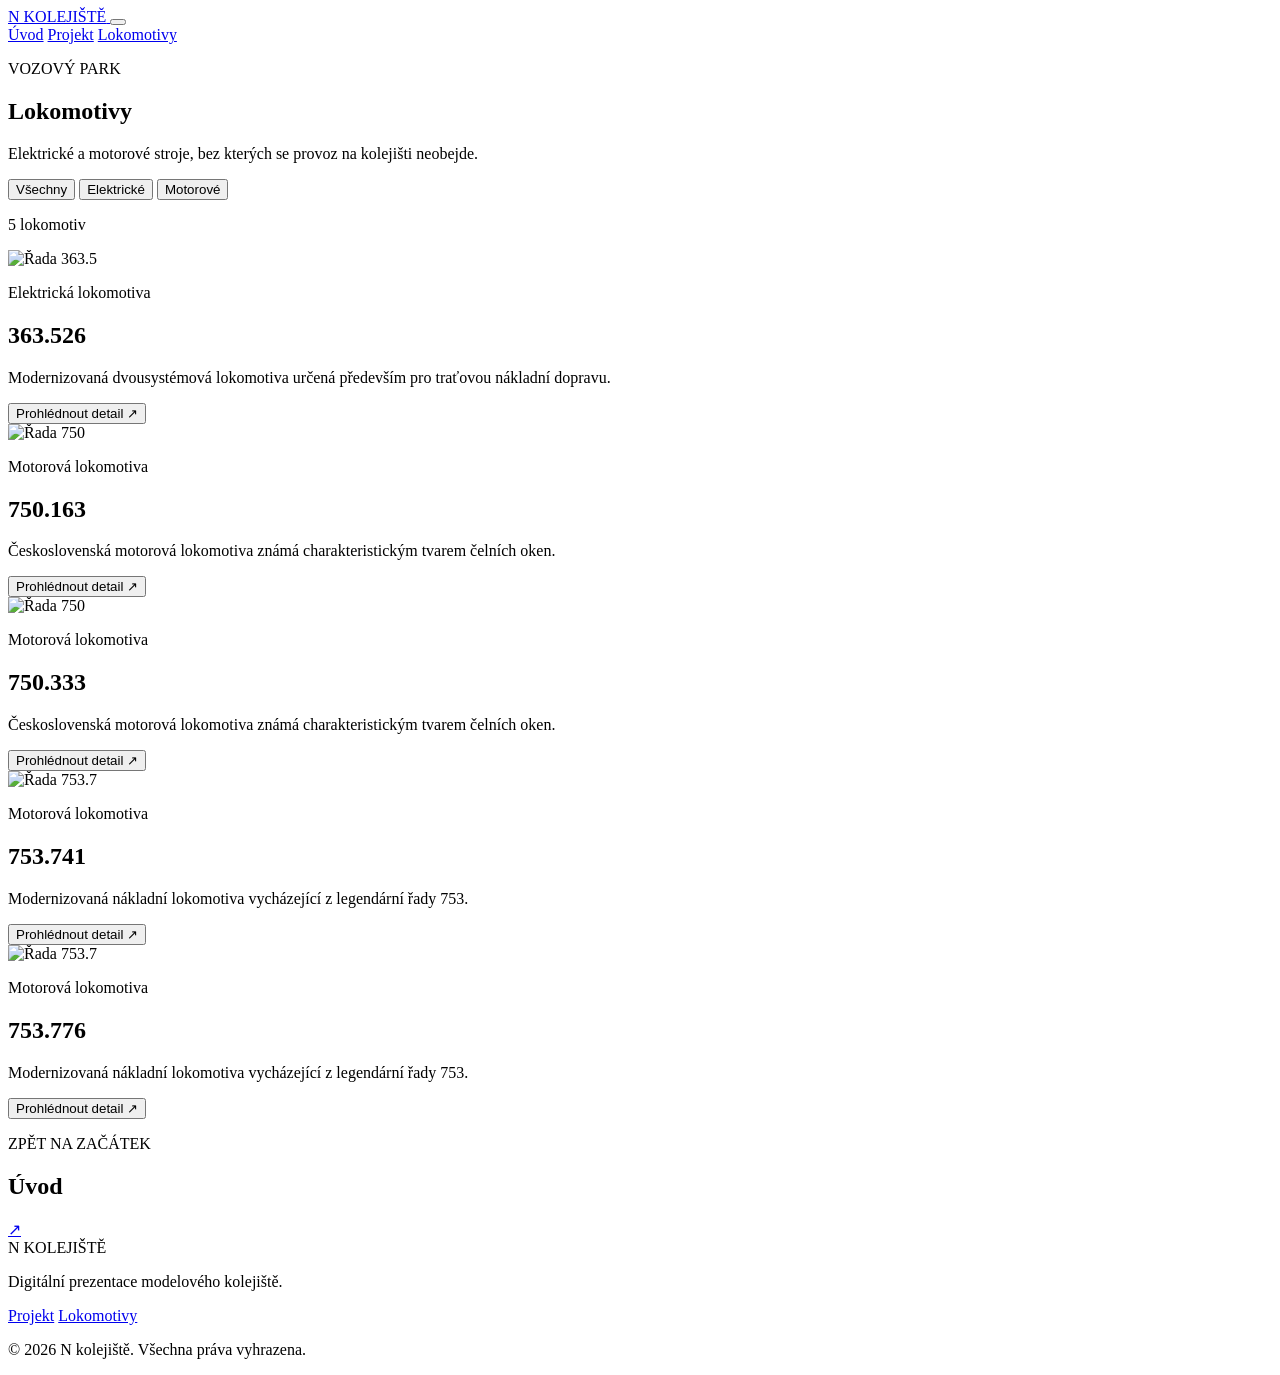
==== lokomotivy.html @ fe1e4c7d "Add files via upload" ====
<!DOCTYPE html>
<html lang="cs">
<head>
  <meta charset="UTF-8">
  <meta name="viewport" content="width=device-width, initial-scale=1.0">
  <meta name="description" content="Lokomotivy ve vozovém parku modelového kolejiště.">
  <meta name="theme-color" content="#090b0d">
  <link rel="canonical" href="https://n-kolejiste.cz/lokomotivy.html">
  <meta property="og:type" content="website">
  <meta property="og:title" content="Lokomotivy | N kolejiště">
  <meta property="og:description" content="Lokomotivy ve vozovém parku modelového kolejiště.">
  <title>Lokomotivy | N kolejiště</title>
  <link rel="icon" href="assets/images/favicon.svg" type="image/svg+xml">
  <link rel="stylesheet" href="assets/css/style.css">
  <script type="module" src="assets/js/main.js"></script>
  <script type="module" src="assets/js/lokomotivy.js"></script>
</head>
<body data-page="locomotives">
  <header class="site-header" id="siteHeader"></header>

  <main>
    <section class="page-hero locomotive-hero">
      <div class="container page-hero-grid">
        <div>
          <p class="eyebrow reveal">VOZOVÝ PARK</p>
          <h1 class="page-title reveal">Lokomotivy</h1>
        </div>
        <p class="page-intro reveal">
          Elektrické a motorové stroje, bez kterých se provoz na kolejišti neobejde.
        </p>
      </div>
    </section>

    <section class="catalog-controls container">
      <div class="filter-row" role="group" aria-label="Filtr lokomotiv">
        <button class="filter-button active" data-filter="all">Všechny</button>
        <button class="filter-button" data-filter="elektricka">Elektrické</button>
        <button class="filter-button" data-filter="dieselova">Motorové</button>
      </div>
      <p class="catalog-count"><span id="locoCount">0</span> lokomotiv</p>
    </section>

    <section class="locomotive-list container-wide" id="locomotiveList"></section>

    <section class="next-page-panel">
      <div class="container next-page-grid">
        <div>
          <p class="eyebrow">ZPĚT NA ZAČÁTEK</p>
          <h2 class="section-title">Úvod</h2>
        </div>
        <a class="circle-link" href="index.html" aria-label="Přejít na úvod">↗</a>
      </div>
    </section>
  </main>

  <dialog class="loco-dialog" id="locoDialog">
    <button class="dialog-close" id="dialogClose" aria-label="Zavřít detail">×</button>
    <div id="dialogContent"></div>
  </dialog>

  <footer class="site-footer" id="siteFooter"></footer>
</body>
</html>
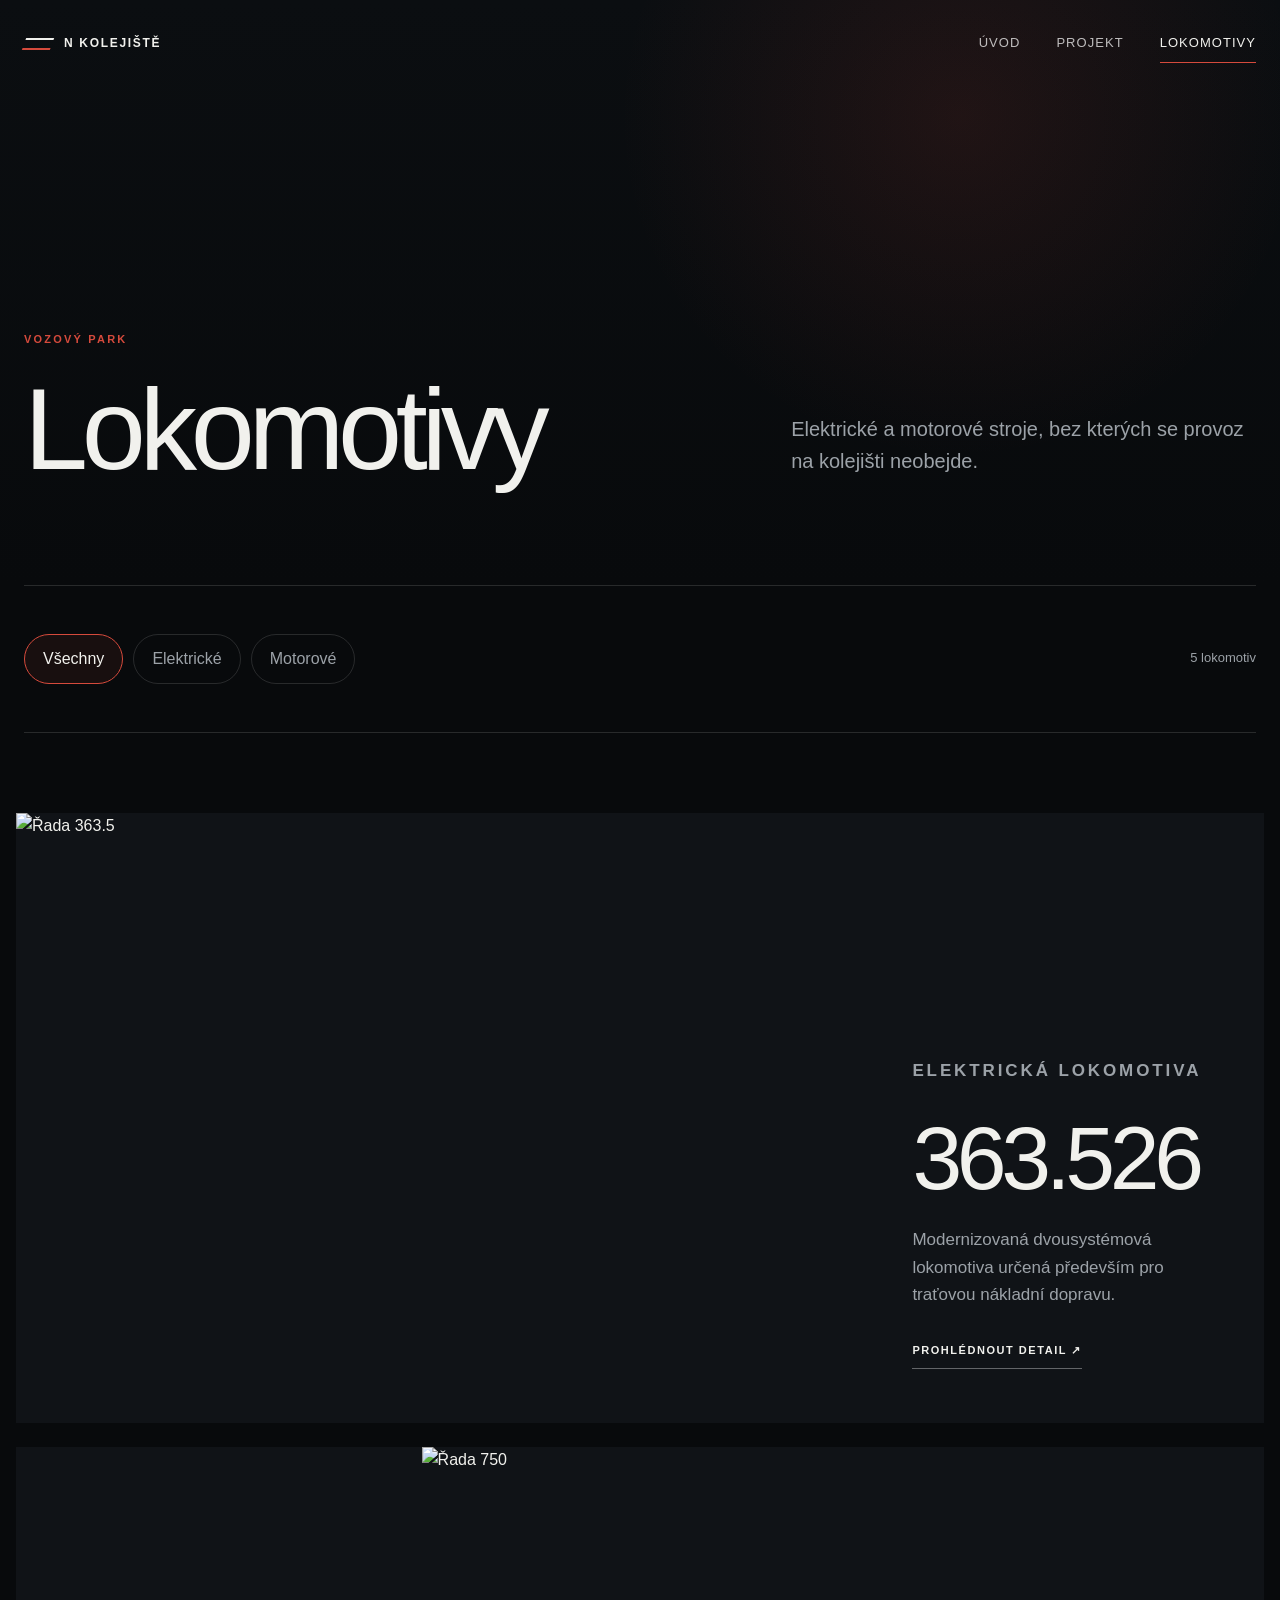
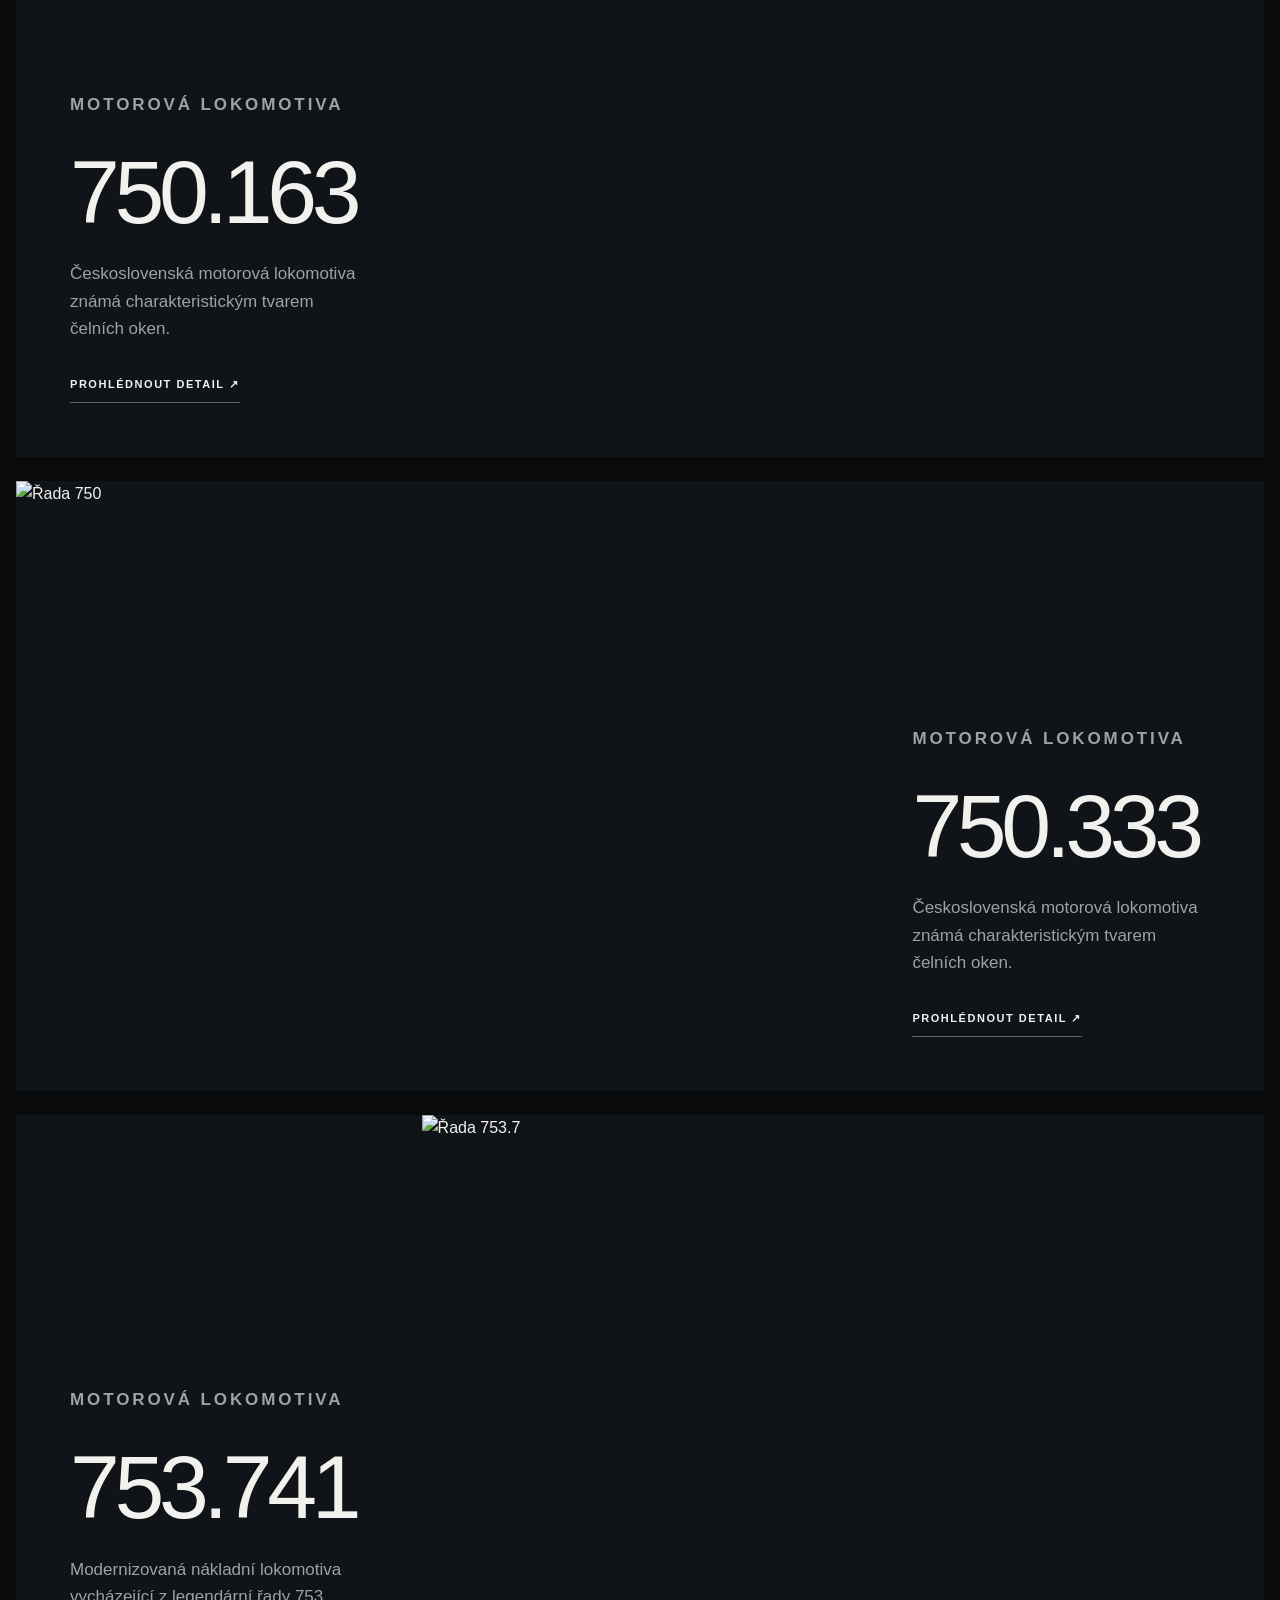
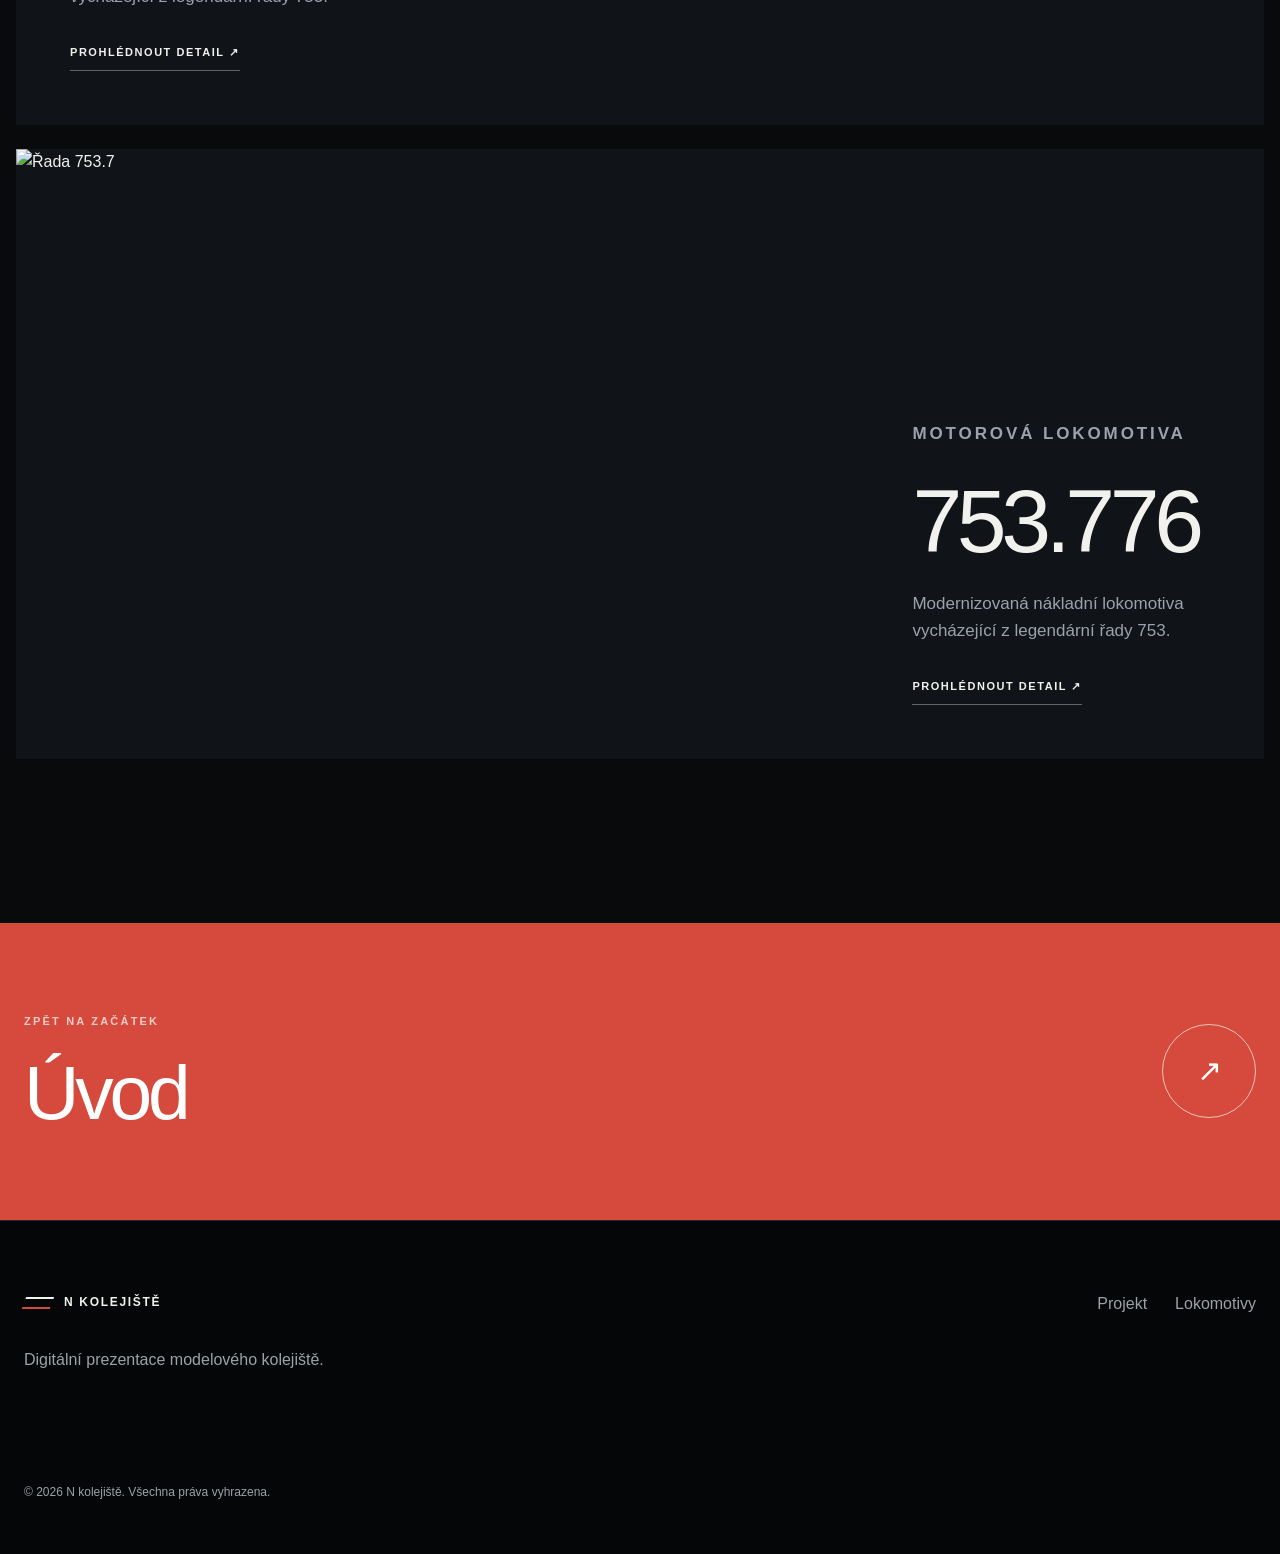
==== commit 5caceea8: "Add files via upload" ====
--- a/lokomotivy.html
+++ b/lokomotivy.html
@@ -60,4 +60,4 @@
 
   <footer class="site-footer" id="siteFooter"></footer>
 </body>
-</html>
+</html>
--- a/assets/css/style.css
+++ b/assets/css/style.css
@@ -0,0 +1,972 @@
+:root {
+  --bg: #080a0c;
+  --bg-soft: #101317;
+  --panel: #15191e;
+  --text: #f1f1ed;
+  --muted: #9ca2a8;
+  --line: rgba(255, 255, 255, 0.13);
+  --accent: #d54a3c;
+  --container: 1240px;
+  --wide: 1500px;
+}
+
+* { box-sizing: border-box; }
+
+html {
+  scroll-behavior: smooth;
+  background: var(--bg);
+}
+
+body {
+  margin: 0;
+  background: var(--bg);
+  color: var(--text);
+  font-family: Inter, "Segoe UI", Arial, sans-serif;
+  line-height: 1.6;
+  overflow-x: hidden;
+}
+
+body.menu-open { overflow: hidden; }
+
+img {
+  width: 100%;
+  display: block;
+}
+
+a { color: inherit; text-decoration: none; }
+button { font: inherit; }
+
+.container {
+  width: min(calc(100% - 48px), var(--container));
+  margin-inline: auto;
+}
+
+.container-wide {
+  width: min(calc(100% - 32px), var(--wide));
+  margin-inline: auto;
+}
+
+.site-header {
+  position: fixed;
+  inset: 0 0 auto;
+  z-index: 100;
+  height: 88px;
+  padding: 0 max(24px, calc((100vw - var(--wide)) / 2));
+  display: flex;
+  align-items: center;
+  justify-content: space-between;
+  transition: background .35s ease, backdrop-filter .35s ease, border-color .35s ease;
+  border-bottom: 1px solid transparent;
+}
+
+.site-header.scrolled {
+  background: rgba(8, 10, 12, .72);
+  backdrop-filter: blur(18px);
+  border-color: var(--line);
+}
+
+.brand {
+  display: inline-flex;
+  align-items: center;
+  gap: 12px;
+  font-size: 12px;
+  font-weight: 700;
+  letter-spacing: .14em;
+  white-space: nowrap;
+}
+
+.brand-mark {
+  width: 28px;
+  height: 12px;
+  display: inline-block;
+  border-top: 2px solid var(--text);
+  border-bottom: 2px solid var(--accent);
+  transform: skewX(-20deg);
+}
+
+.main-nav {
+  display: flex;
+  gap: 36px;
+  align-items: center;
+}
+
+.main-nav a {
+  position: relative;
+  color: rgba(255,255,255,.72);
+  font-size: 13px;
+  letter-spacing: .08em;
+  text-transform: uppercase;
+  transition: color .25s ease;
+}
+
+.main-nav a::after {
+  content: "";
+  position: absolute;
+  left: 0;
+  right: 100%;
+  bottom: -9px;
+  height: 1px;
+  background: var(--accent);
+  transition: right .3s ease;
+}
+
+.main-nav a:hover,
+.main-nav a.active { color: var(--text); }
+
+.main-nav a:hover::after,
+.main-nav a.active::after { right: 0; }
+
+.menu-toggle {
+  display: none;
+  width: 42px;
+  height: 42px;
+  border: 0;
+  background: transparent;
+  padding: 12px 6px;
+  cursor: pointer;
+}
+
+.menu-toggle span {
+  display: block;
+  width: 100%;
+  height: 1px;
+  background: white;
+  margin: 7px 0;
+  transition: transform .3s ease;
+}
+
+.hero {
+  min-height: 100svh;
+  position: relative;
+  display: flex;
+  align-items: flex-end;
+  overflow: hidden;
+}
+
+.hero-media,
+.hero-overlay {
+  position: absolute;
+  inset: 0;
+}
+
+.hero-media img {
+  height: 100%;
+  object-fit: cover;
+  transform: scale(1.03);
+}
+
+.hero-overlay {
+  background:
+    linear-gradient(90deg, rgba(5,7,9,.90) 0%, rgba(5,7,9,.52) 48%, rgba(5,7,9,.14) 100%),
+    linear-gradient(0deg, rgba(5,7,9,.82) 0%, transparent 45%);
+}
+
+.hero-content {
+  position: relative;
+  z-index: 2;
+  padding-bottom: 90px;
+}
+
+.eyebrow {
+  margin: 0 0 26px;
+  color: var(--accent);
+  font-size: 11px;
+  font-weight: 700;
+  letter-spacing: .2em;
+  text-transform: uppercase;
+}
+
+.display-title,
+.page-title,
+.section-title {
+  margin: 0;
+  font-weight: 500;
+  letter-spacing: -.055em;
+  line-height: .96;
+}
+
+.display-title {
+  max-width: 920px;
+  font-size: clamp(60px, 8vw, 124px);
+}
+
+.hero-lead {
+  max-width: 590px;
+  margin: 35px 0 38px;
+  font-size: clamp(17px, 2vw, 22px);
+  color: rgba(255,255,255,.74);
+}
+
+.text-link,
+.button-link {
+  display: inline-flex;
+  align-items: center;
+  gap: 18px;
+  font-size: 12px;
+  font-weight: 700;
+  letter-spacing: .14em;
+  text-transform: uppercase;
+}
+
+.text-link span,
+.button-link span { color: var(--accent); }
+
+.button-link {
+  padding-bottom: 8px;
+  border-bottom: 1px solid rgba(255,255,255,.35);
+  transition: border-color .25s ease;
+}
+
+.button-link:hover { border-color: var(--accent); }
+
+.hero-index {
+  position: absolute;
+  z-index: 2;
+  right: 38px;
+  bottom: 30px;
+  font-size: 11px;
+  letter-spacing: .18em;
+  color: rgba(255,255,255,.45);
+}
+
+.quick-links {
+  display: grid;
+  grid-template-columns: 1fr 1fr;
+  gap: 18px;
+  padding: 80px 0;
+  margin: 0 auto;
+  position: relative;
+  z-index: 10;
+}
+
+.quick-link-content {
+  display: flex;
+  flex-direction: column;
+  align-items: flex-start;
+}
+
+.quick-link-subtext {
+  font-size: 13px;
+  color: #a0a5aa;
+  margin-top: 6px;
+  font-weight: 400;
+}
+
+.quick-link {
+  position: relative;
+  display: flex;
+  align-items: center;
+  justify-content: space-between;
+  gap: 20px;
+  padding: 22px 26px;
+  overflow: hidden;
+  border: 1px solid rgba(255,255,255,.12);
+  border-top-color: rgba(213,74,60,.42);
+  background:
+    linear-gradient(135deg, rgba(213,74,60,.09), transparent 48%),
+    var(--panel);
+  box-shadow: inset 0 1px 0 rgba(255,255,255,.035);
+  transition: border-color .25s ease, background .25s ease, transform .25s ease, box-shadow .25s ease;
+}
+
+.quick-link::before {
+  content: "";
+  position: absolute;
+  inset: auto 0 0;
+  height: 2px;
+  background: var(--accent);
+  transform: scaleX(0);
+  transform-origin: left;
+  transition: transform .3s ease;
+}
+
+.quick-link:hover {
+  border-color: rgba(213,74,60,.62);
+  background:
+    linear-gradient(135deg, rgba(213,74,60,.16), transparent 55%),
+    var(--bg-soft);
+  box-shadow: 0 12px 30px rgba(0,0,0,.18);
+  transform: translateY(-2px);
+}
+
+.quick-link:hover::before {
+  transform: scaleX(1);
+}
+
+.quick-link-label {
+  font-size: clamp(15px, 1.7vw, 19px);
+  font-weight: 700;
+  letter-spacing: .01em;
+}
+
+.quick-link-arrow {
+  flex: 0 0 auto;
+  width: 38px;
+  height: 38px;
+  display: flex;
+  align-items: center;
+  justify-content: center;
+  border-radius: 50%;
+  border: 1px solid rgba(213,74,60,.38);
+  background: rgba(213,74,60,.08);
+  color: var(--accent);
+  font-size: 16px;
+  transition: background .25s ease, color .25s ease, border-color .25s ease, transform .25s ease;
+}
+
+.quick-link:hover .quick-link-arrow {
+  background: var(--accent);
+  border-color: var(--accent);
+  color: var(--text);
+  transform: translateX(2px);
+}
+
+.story-section {
+  position: relative;
+  padding: 80px 0 130px;
+  border-bottom: 1px solid var(--line);
+}
+
+.story-grid,
+.project-text-grid {
+  display: grid;
+  grid-template-columns: 1.15fr .85fr;
+  gap: 90px;
+}
+
+.section-title {
+  font-size: clamp(46px, 6vw, 86px);
+}
+
+.story-copy {
+  max-width: 580px;
+  color: var(--muted);
+  font-size: 18px;
+}
+
+.story-copy p:first-child { margin-top: 0; }
+.story-copy .button-link { color: var(--text); margin-top: 22px; }
+
+.feature-image {
+  padding: 70px 0 150px;
+}
+
+.image-frame {
+  margin: 0;
+  position: relative;
+  overflow: hidden;
+}
+
+.image-frame img {
+  aspect-ratio: 16/8.3;
+  object-fit: cover;
+  transition: transform 1.2s cubic-bezier(.2,.7,.2,1);
+}
+
+.image-frame:hover img { transform: scale(1.025); }
+
+.image-frame figcaption {
+  position: absolute;
+  inset: auto 0 0;
+  padding: 90px 46px 38px;
+  background: linear-gradient(transparent, rgba(5,7,9,.88));
+}
+
+.image-frame figcaption span {
+  color: var(--accent);
+  font-size: 11px;
+  letter-spacing: .18em;
+}
+
+.image-frame figcaption p {
+  margin: 8px 0 0;
+  max-width: 430px;
+  color: rgba(255,255,255,.72);
+}
+
+.split-feature {
+  padding: 40px 0 160px;
+  display: grid;
+  grid-template-columns: .9fr 1.1fr;
+  align-items: center;
+  gap: 100px;
+}
+
+.split-copy p:last-child {
+  max-width: 510px;
+  color: var(--muted);
+  font-size: 18px;
+  margin-top: 38px;
+}
+
+.portrait-frame {
+  margin: 0;
+  overflow: hidden;
+}
+
+.portrait-frame img {
+  aspect-ratio: 4/5;
+  object-fit: cover;
+}
+
+.fleet-preview {
+  background: var(--bg-soft);
+  padding: 140px 0;
+}
+
+.fleet-heading {
+  display: flex;
+  justify-content: space-between;
+  align-items: flex-end;
+  gap: 30px;
+  margin-bottom: 72px;
+}
+
+.home-loco-grid {
+  display: grid;
+  grid-template-columns: repeat(3, 1fr);
+  gap: 18px;
+}
+
+.home-loco-card {
+  min-height: 500px;
+  position: relative;
+  overflow: hidden;
+  background: var(--panel);
+}
+
+.home-loco-card img {
+  position: absolute;
+  inset: 0;
+  height: 100%;
+  object-fit: cover;
+  transition: transform .7s ease;
+}
+
+.home-loco-card:hover img { transform: scale(1.035); }
+
+.home-loco-card::after {
+  content: "";
+  position: absolute;
+  inset: 0;
+  background: linear-gradient(transparent 25%, rgba(5,7,9,.92) 100%);
+}
+
+.home-loco-content {
+  position: absolute;
+  z-index: 2;
+  inset: auto 28px 28px;
+}
+
+.home-loco-content span {
+  color: var(--accent);
+  font-size: 10px;
+  letter-spacing: .16em;
+}
+
+.home-loco-content h3 {
+  margin: 8px 0 0;
+  font-size: 42px;
+  font-weight: 500;
+  letter-spacing: -.04em;
+}
+
+.page-hero {
+  min-height: 65vh;
+  padding: 180px 0 100px;
+  display: flex;
+  align-items: flex-end;
+  background:
+    radial-gradient(circle at 75% 20%, rgba(213,74,60,.11), transparent 32%),
+    linear-gradient(180deg, #0b0e11, #080a0c);
+}
+
+.page-hero-grid {
+  display: grid;
+  grid-template-columns: 1.2fr .8fr;
+  align-items: flex-end;
+  gap: 70px;
+}
+
+.page-title {
+  font-size: clamp(70px, 9vw, 140px);
+}
+
+.page-intro {
+  max-width: 520px;
+  margin: 0 0 8px;
+  color: var(--muted);
+  font-size: 20px;
+}
+
+.project-intro {
+  display: grid;
+  grid-template-columns: repeat(3, 1fr);
+  padding: 80px 0;
+  border-top: 1px solid var(--line);
+  border-bottom: 1px solid var(--line);
+}
+
+.project-stat {
+  min-height: 150px;
+  padding: 18px 38px;
+  border-right: 1px solid var(--line);
+}
+
+.project-stat:first-child { padding-left: 0; }
+.project-stat:last-child { border-right: 0; }
+
+.project-stat span {
+  color: var(--accent);
+  font-size: 11px;
+  letter-spacing: .18em;
+}
+
+.project-stat p {
+  max-width: 240px;
+  font-size: 20px;
+}
+
+.project-block { padding: 90px 0 140px; }
+
+.wide-project-image {
+  margin: 0 0 110px;
+  overflow: hidden;
+}
+
+.wide-project-image img {
+  aspect-ratio: 16/7;
+  object-fit: cover;
+}
+
+.timeline-section {
+  padding: 10px 0 150px;
+}
+
+.timeline-section > .section-title { margin-bottom: 80px; }
+
+.timeline {
+  border-top: 1px solid var(--line);
+}
+
+.timeline-item {
+  display: grid;
+  grid-template-columns: 100px 1fr;
+  gap: 30px;
+  padding: 42px 0;
+  border-bottom: 1px solid var(--line);
+}
+
+.timeline-item > span {
+  color: var(--accent);
+  font-size: 11px;
+  letter-spacing: .18em;
+}
+
+.timeline-item h3 {
+  margin: 0 0 9px;
+  font-size: 28px;
+  font-weight: 500;
+}
+
+.timeline-item p {
+  margin: 0;
+  max-width: 650px;
+  color: var(--muted);
+}
+
+.catalog-controls {
+  padding: 48px 0;
+  display: flex;
+  justify-content: space-between;
+  align-items: center;
+  border-top: 1px solid var(--line);
+  border-bottom: 1px solid var(--line);
+}
+
+.filter-row {
+  display: flex;
+  gap: 10px;
+  flex-wrap: wrap;
+}
+
+.filter-button {
+  border: 1px solid var(--line);
+  background: transparent;
+  color: var(--muted);
+  padding: 11px 18px;
+  border-radius: 99px;
+  cursor: pointer;
+  transition: .25s ease;
+}
+
+.filter-button:hover,
+.filter-button.active {
+  color: var(--text);
+  border-color: var(--accent);
+  background: rgba(213,74,60,.08);
+}
+
+.catalog-count {
+  color: var(--muted);
+  font-size: 13px;
+}
+
+.locomotive-list {
+  padding: 80px 0 140px;
+}
+
+.loco-row {
+  display: grid;
+  grid-template-columns: 1.35fr .65fr;
+  min-height: 610px;
+  margin-bottom: 24px;
+  background: var(--bg-soft);
+  overflow: hidden;
+}
+
+.loco-row:nth-child(even) {
+  grid-template-columns: .65fr 1.35fr;
+}
+
+.loco-row:nth-child(even) .loco-media { order: 2; }
+
+.loco-media {
+  position: relative;
+  overflow: hidden;
+  min-height: 500px;
+}
+
+.loco-media img {
+  height: 100%;
+  object-fit: cover;
+  transition: transform .9s ease;
+}
+
+.loco-row:hover .loco-media img { transform: scale(1.03); }
+
+.loco-copy {
+  padding: 54px;
+  display: flex;
+  flex-direction: column;
+  justify-content: flex-end;
+}
+
+.loco-type {
+  margin: 0 0 auto;
+  color: var(--accent);
+  font-size: 10px;
+  font-weight: 700;
+  letter-spacing: .17em;
+  text-transform: uppercase;
+}
+
+.loco-copy h2 {
+  margin: 0;
+  font-size: clamp(62px, 7vw, 104px);
+  font-weight: 500;
+  line-height: .9;
+  letter-spacing: -.06em;
+}
+
+.loco-copy p {
+  max-width: 440px;
+  margin: 28px 0 34px;
+  color: var(--muted);
+  font-size: 17px;
+}
+
+.detail-button {
+  align-self: flex-start;
+  border: 0;
+  background: transparent;
+  color: var(--text);
+  padding: 0 0 8px;
+  border-bottom: 1px solid rgba(255,255,255,.35);
+  font-size: 11px;
+  font-weight: 700;
+  letter-spacing: .14em;
+  text-transform: uppercase;
+  cursor: pointer;
+}
+
+.detail-button:hover { border-color: var(--accent); }
+
+.loco-dialog {
+  width: min(1080px, calc(100% - 28px));
+  max-height: calc(100vh - 28px);
+  border: 1px solid var(--line);
+  padding: 0;
+  background: #0e1115;
+  color: var(--text);
+}
+
+.loco-dialog::backdrop {
+  background: rgba(0,0,0,.82);
+  backdrop-filter: blur(8px);
+}
+
+.dialog-close {
+  position: fixed;
+  z-index: 4;
+  top: 30px;
+  right: 38px;
+  width: 48px;
+  height: 48px;
+  border: 1px solid var(--line);
+  border-radius: 50%;
+  background: rgba(8,10,12,.78);
+  color: white;
+  font-size: 30px;
+  line-height: 1;
+  cursor: pointer;
+}
+
+.dialog-hero {
+  position: relative;
+}
+
+.dialog-hero img {
+  height: auto;
+  aspect-ratio: 16/8;
+  object-fit: cover;
+}
+
+.dialog-hero::after {
+  content: "";
+  position: absolute;
+  inset: 0;
+  background: linear-gradient(transparent 40%, #0e1115 100%);
+}
+
+.dialog-title {
+  position: absolute;
+  z-index: 2;
+  left: 48px;
+  bottom: 34px;
+}
+
+.dialog-title p {
+  margin: 0 0 9px;
+  color: var(--accent);
+  font-size: 10px;
+  letter-spacing: .17em;
+}
+
+.dialog-title h2 {
+  margin: 0;
+  font-size: clamp(64px, 9vw, 112px);
+  font-weight: 500;
+  line-height: .9;
+  letter-spacing: -.06em;
+}
+
+.dialog-body {
+  padding: 55px 48px 70px;
+}
+
+.dialog-stats {
+  display: grid;
+  grid-template-columns: repeat(2, 1fr);
+  border-top: 1px solid var(--line);
+  margin-bottom: 55px;
+}
+
+.dialog-stat {
+  display: flex;
+  justify-content: space-between;
+  gap: 20px;
+  padding: 18px 0;
+  border-bottom: 1px solid var(--line);
+}
+
+.dialog-stat:nth-child(odd) { padding-right: 22px; }
+.dialog-stat:nth-child(even) { padding-left: 22px; border-left: 1px solid var(--line); }
+.dialog-stat span { color: var(--muted); }
+.dialog-description { max-width: 760px; color: var(--muted); font-size: 18px; }
+
+.next-page-panel {
+  background: var(--accent);
+  color: white;
+  padding: 90px 0;
+}
+
+.next-page-panel .eyebrow { color: rgba(255,255,255,.72); }
+
+.next-page-grid {
+  display: flex;
+  justify-content: space-between;
+  align-items: center;
+}
+
+.circle-link {
+  width: 94px;
+  height: 94px;
+  border: 1px solid rgba(255,255,255,.65);
+  border-radius: 50%;
+  display: grid;
+  place-items: center;
+  font-size: 30px;
+  transition: background .25s ease, color .25s ease;
+}
+
+.circle-link:hover { background: white; color: var(--accent); }
+
+.site-footer {
+  padding: 70px 0 40px;
+  background: #050607;
+  border-top: 1px solid var(--line);
+}
+
+.footer-grid {
+  display: grid;
+  grid-template-columns: 1fr auto;
+  gap: 50px;
+}
+
+.footer-brand { margin-bottom: 18px; }
+.site-footer p { color: var(--muted); }
+.footer-nav { display: flex; gap: 28px; align-items: start; }
+.footer-nav a { color: var(--muted); }
+.footer-nav a:hover { color: var(--text); }
+.copyright { grid-column: 1 / -1; margin-top: 45px; font-size: 12px; }
+
+.reveal {
+  opacity: 0;
+  transform: translateY(24px);
+  transition: opacity .8s ease, transform .8s ease;
+}
+
+.reveal.visible {
+  opacity: 1;
+  transform: translateY(0);
+}
+
+section[id] {
+  scroll-margin-top: 100px;
+}
+
+@media (max-width: 980px) {
+  .menu-toggle { display: block; position: relative; z-index: 102; }
+  .main-nav {
+    position: fixed;
+    inset: 0;
+    background: rgba(8,10,12,.98);
+    flex-direction: column;
+    align-items: flex-start;
+    justify-content: center;
+    padding: 0 32px;
+    gap: 26px;
+    transform: translateX(100%);
+    transition: transform .35s ease;
+  }
+  .main-nav.open { transform: translateX(0); }
+  .main-nav a { font-size: 34px; letter-spacing: -.03em; text-transform: none; }
+  .menu-toggle.active span:first-child { transform: translateY(4px) rotate(45deg); }
+  .menu-toggle.active span:last-child { transform: translateY(-4px) rotate(-45deg); }
+
+  .story-grid,
+  .project-text-grid,
+  .page-hero-grid,
+  .split-feature {
+    grid-template-columns: 1fr;
+    gap: 50px;
+  }
+
+  .split-feature { padding-bottom: 120px; }
+  .portrait-frame { width: min(100%, 650px); margin-left: auto; }
+
+  .home-loco-grid { grid-template-columns: 1fr; }
+  .home-loco-card { min-height: 430px; }
+
+  .project-intro { grid-template-columns: 1fr; }
+  .project-stat {
+    border-right: 0;
+    border-bottom: 1px solid var(--line);
+    padding: 28px 0;
+    min-height: auto;
+  }
+  .project-stat:last-child { border-bottom: 0; }
+
+  .loco-row,
+  .loco-row:nth-child(even) {
+    grid-template-columns: 1fr;
+  }
+  .loco-row:nth-child(even) .loco-media { order: 0; }
+  .loco-copy { min-height: 430px; }
+}
+
+@media (max-width: 640px) {
+  section[id] {
+    scroll-margin-top: 80px;
+  }
+
+  .container { width: min(calc(100% - 30px), var(--container)); }
+  .container-wide { width: 100%; }
+  .site-header { height: 72px; padding-inline: 15px; }
+  .brand { font-size: 10px; }
+  .hero-content { padding-bottom: 56px; }
+  .display-title { font-size: clamp(52px, 16vw, 78px); }
+  .hero-lead { font-size: 16px; }
+  .hero-index { display: none; }
+
+  .story-section { padding: 40px 0 90px; }
+  .story-copy { font-size: 16px; }
+
+  .quick-links { grid-template-columns: 1fr; padding: 60px 0 30px; gap: 12px; margin: 0 auto; }
+  .quick-link { padding: 20px 22px; }
+
+  .feature-image { padding: 0 0 100px; }
+  .image-frame img { aspect-ratio: 4/5; }
+  .image-frame figcaption { padding: 90px 22px 26px; }
+
+  .split-feature { padding: 0 0 100px; }
+  .fleet-preview { padding: 100px 0; }
+  .fleet-heading { align-items: flex-start; flex-direction: column; }
+
+  .page-hero { min-height: 72vh; padding: 140px 0 70px; }
+  .page-title { font-size: 72px; }
+  .page-intro { font-size: 17px; }
+
+  .project-block { padding-top: 30px; }
+  .wide-project-image { margin-bottom: 80px; }
+  .wide-project-image img { aspect-ratio: 4/5; }
+
+  .catalog-controls { align-items: flex-start; gap: 24px; flex-direction: column; }
+  .locomotive-list { padding-top: 35px; }
+  .loco-row { margin-bottom: 12px; }
+  .loco-media { min-height: 360px; }
+  .loco-copy { padding: 32px 22px; min-height: 390px; }
+  .loco-copy h2 { font-size: 68px; }
+
+  .dialog-title { left: 22px; bottom: 22px; }
+  .dialog-body { padding: 42px 22px 55px; }
+  .dialog-stats { grid-template-columns: 1fr; }
+  .dialog-stat:nth-child(odd),
+  .dialog-stat:nth-child(even) { padding: 15px 0; border-left: 0; }
+  .dialog-close { top: 18px; right: 18px; }
+
+  .next-page-grid { gap: 30px; }
+  .circle-link { width: 72px; height: 72px; flex: 0 0 auto; }
+
+  .footer-grid { grid-template-columns: 1fr; }
+  .copyright { grid-column: auto; margin-top: 10px; }
+}
+
+/* --- NOVÉ STYLY PRO KAPITOLY A LIGHTBOX --- */
+.chapter-block { padding: 80px 0; border-bottom: 1px solid var(--line); }
+.chapter-grid { display: grid; grid-template-columns: 1fr 1fr; gap: 60px; align-items: center; }
+.chapter-content h2 { margin-bottom: 20px; }
+.chapter-media img { cursor: zoom-in; border-radius: 4px; transition: transform 0.4s ease; }
+.chapter-media img:hover { transform: scale(1.02); }
+.chapter-block:nth-child(even) .chapter-content { order: 2; }
+.chapter-block:nth-child(even) .chapter-media { order: 1; }
+@media (max-width: 980px) {
+  .chapter-grid { grid-template-columns: 1fr; }
+  .chapter-block:nth-child(even) .chapter-content { order: 1; }
+  .chapter-block:nth-child(even) .chapter-media { order: 2; }
+}
+.lightbox-modal { display: none; position: fixed; inset: 0; z-index: 9999; background: rgba(5,7,9,0.95); align-items: center; justify-content: center; padding: 40px; }
+.lightbox-modal.active { display: flex; }
+.lightbox-modal img { max-width: 100%; max-height: 100vh; object-fit: contain; }
+.lightbox-close { position: absolute; top: 30px; right: 40px; color: white; font-size: 50px; line-height: 1; cursor: pointer; background: none; border: none; }
